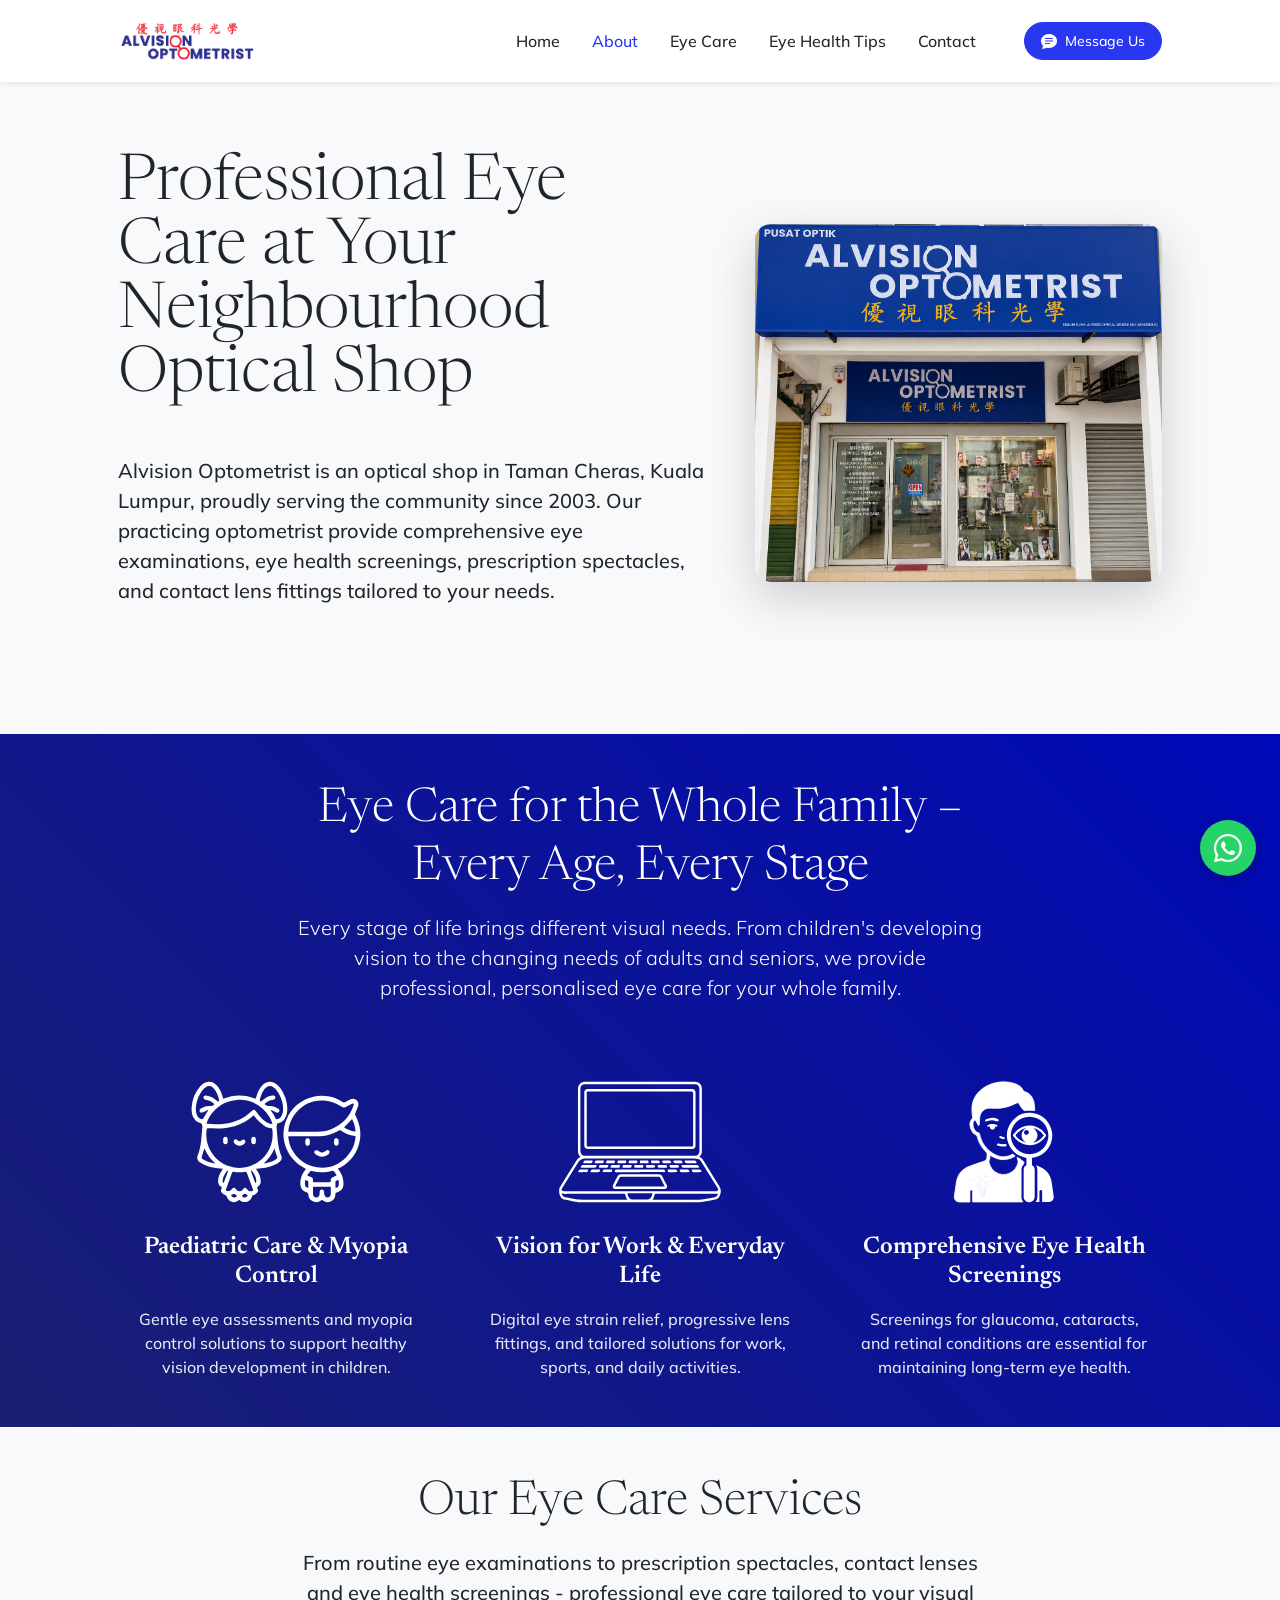
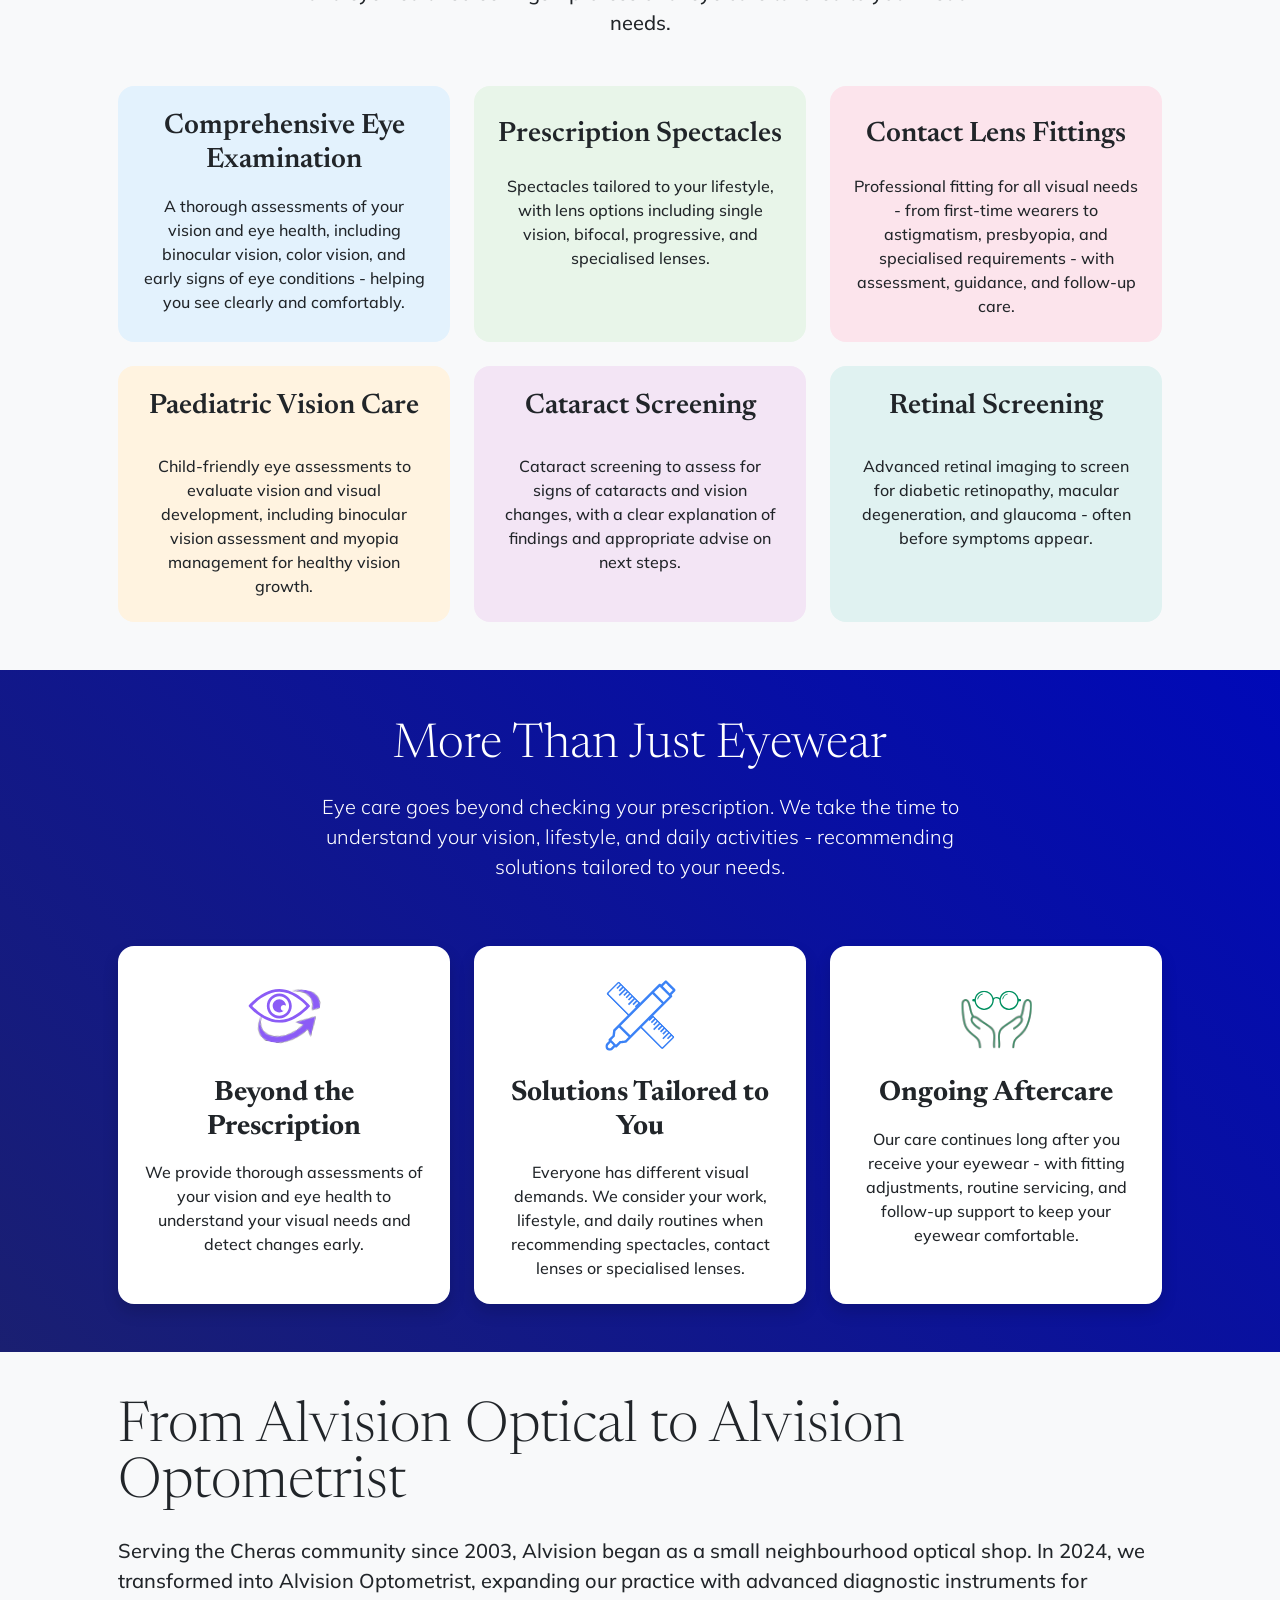
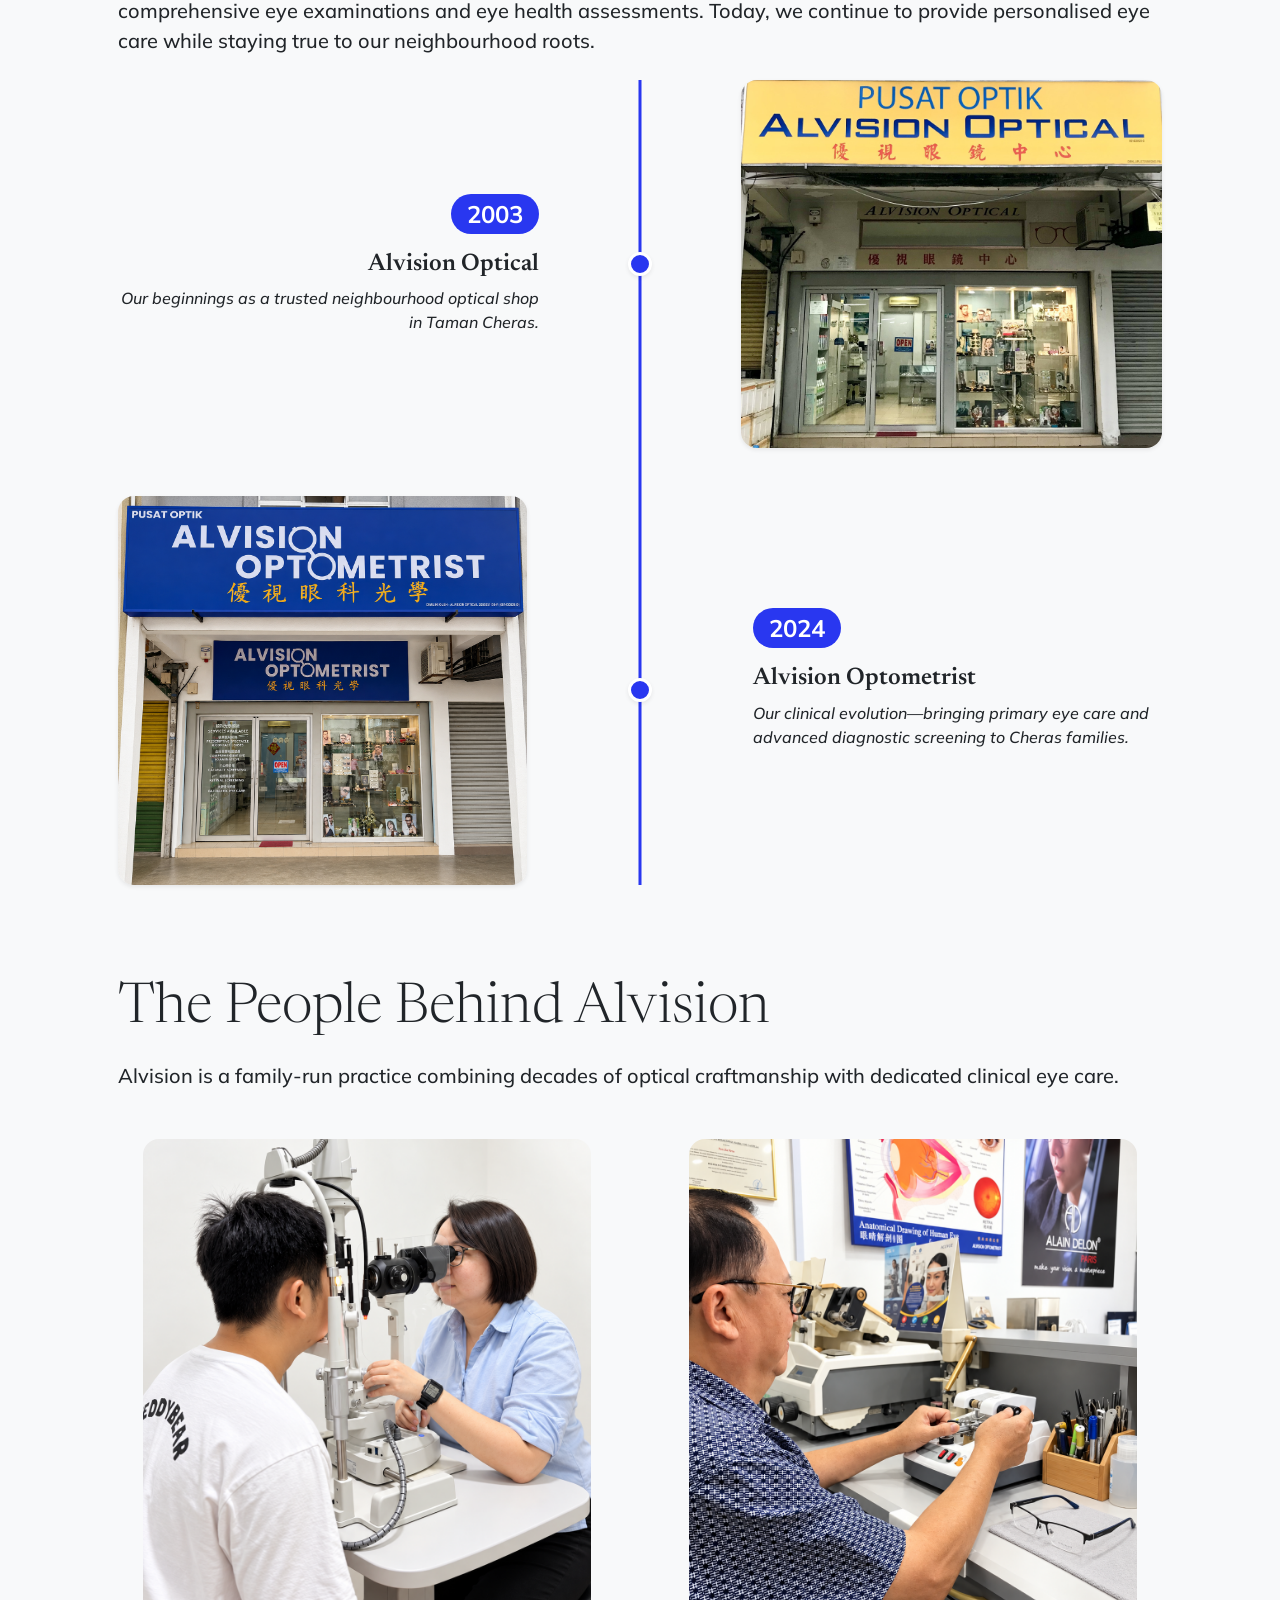
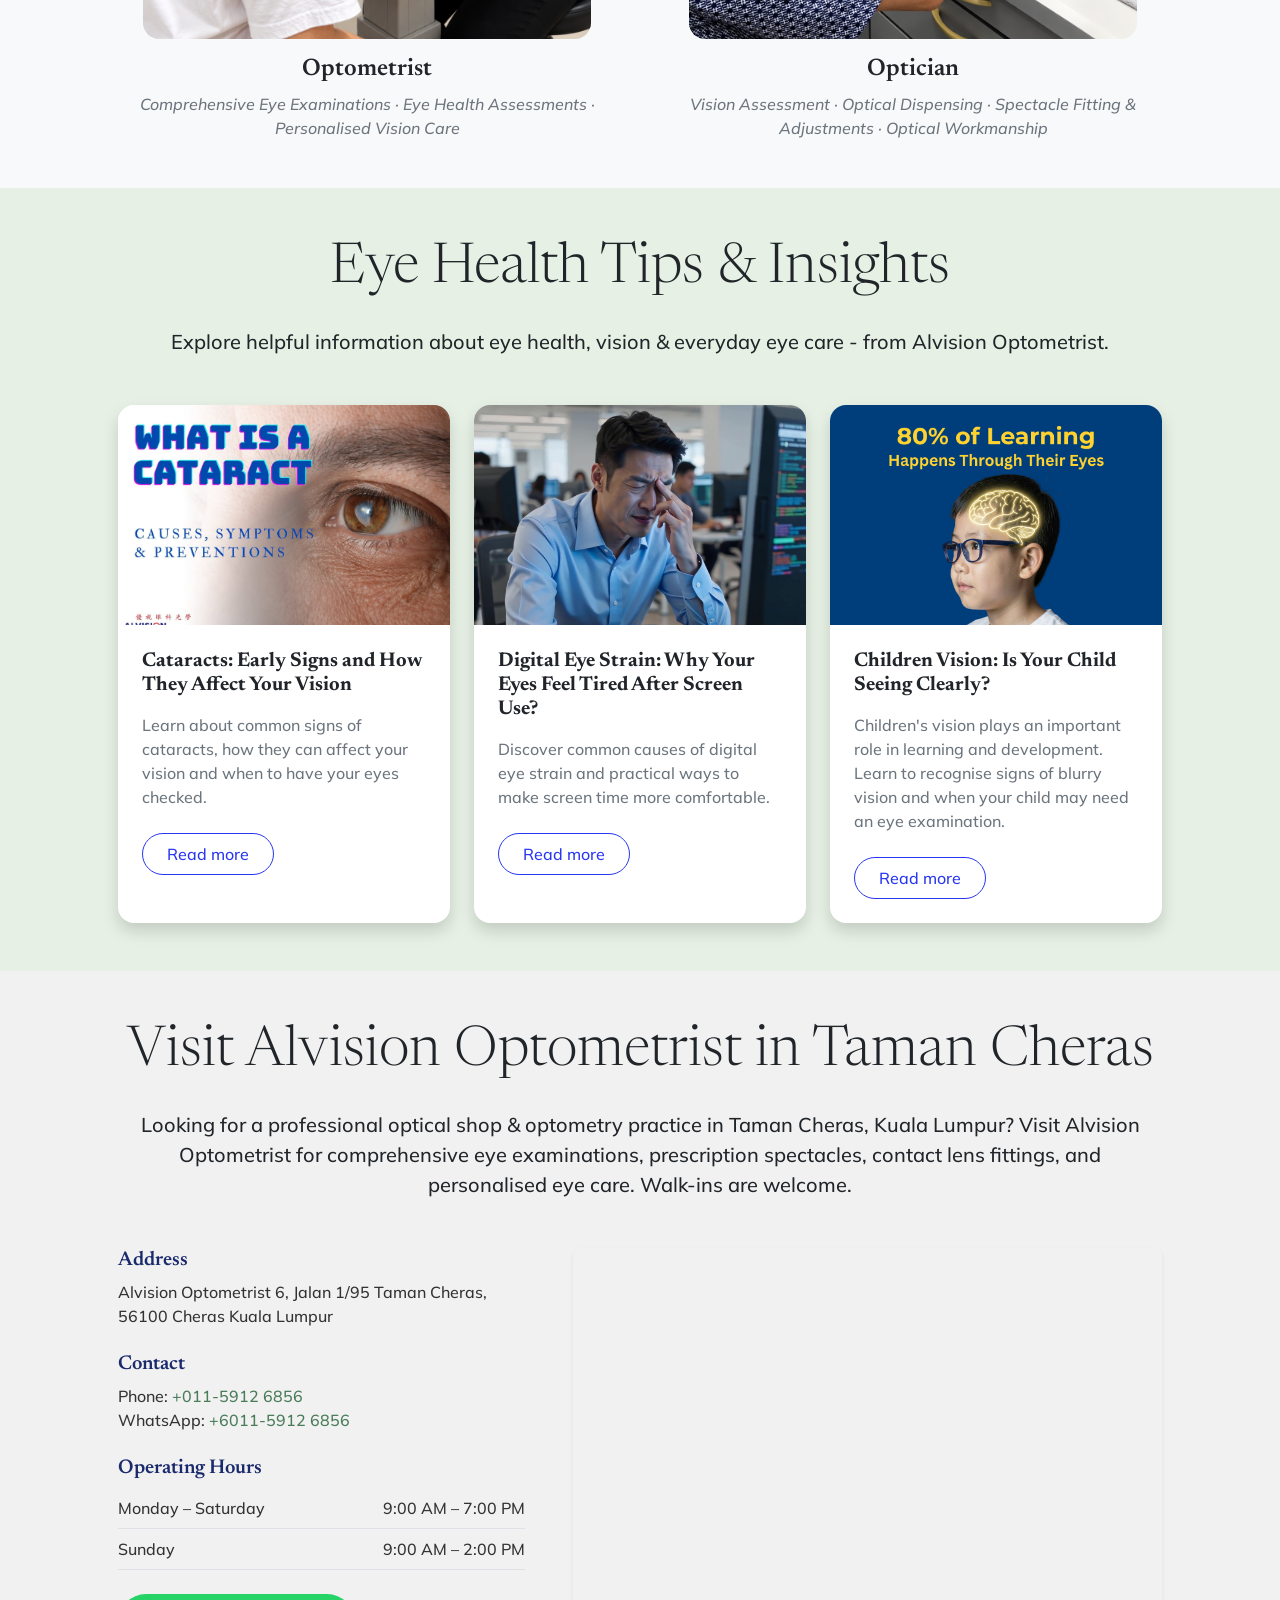
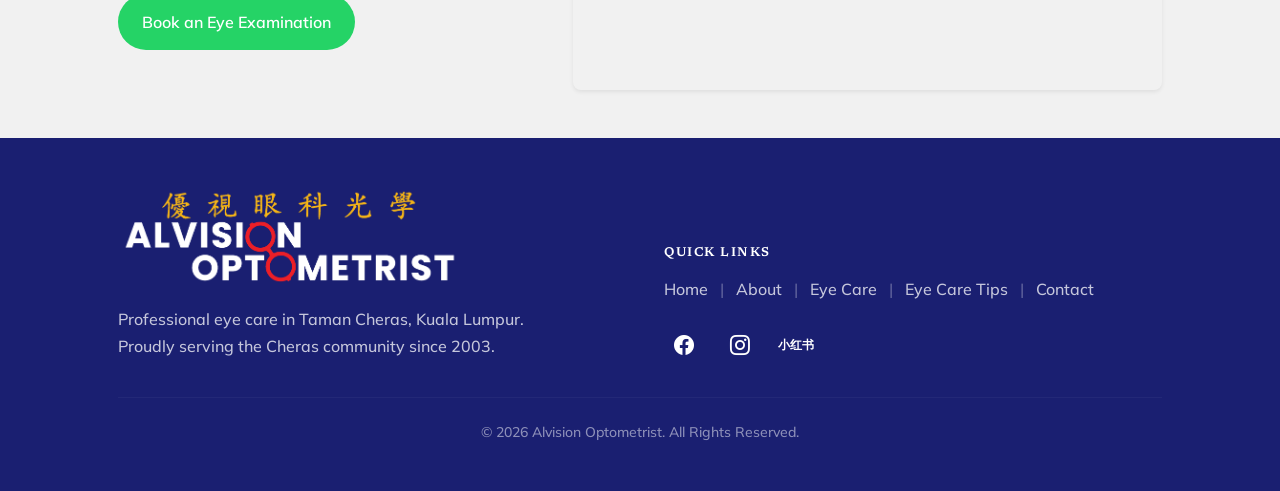
==== index.html @ 22ed15bc "Upload Base File" ====
<!DOCTYPE html>
<html lang="en">
    <head>
        <meta charset="utf-8" />
        <meta name="viewport" content="width=device-width, initial-scale=1, shrink-to-fit=no" />
        <meta name="description" content="Alvision Optometrist is a professional optical shop and eye care practice in Taman Cheras, Kuala Lumpur. Providing comprehensive eye exams, spectacles, and contact lens fittings since 2003." />
        <meta name="author" content="Alvision Optometrist" />
        <meta property="og:title" content="Alvision Optometrist | Taman Cheras" />
        <meta property="og:description" content="Professional Eye Care at Your Neighbourhood Optical Shop." />
        <meta property="og:image" content="https://yourwebsite.com/assets/img/Alvision Storefront.png" />
        <meta property="og:url" content="https://yourwebsite.com" />
        <title>Alvision Optometrist</title>
        <link rel="icon" type="image/x-icon" href="assets/Alvision Icon.ico" />

        <!-- Bootstrap icons-->
        <link href="https://cdn.jsdelivr.net/npm/bootstrap-icons@1.5.0/font/bootstrap-icons.css" rel="stylesheet" />
        
        <!-- Google fonts-->
        <link rel="preconnect" href="https://fonts.gstatic.com" />
        <link href="https://fonts.googleapis.com/css2?family=Newsreader:ital,wght@0,600;1,600&amp;display=swap" rel="stylesheet" />
        <link href="https://fonts.googleapis.com/css2?family=Mulish:ital,wght@0,300;0,500;0,600;0,700;1,300;1,500;1,600;1,700&amp;display=swap" rel="stylesheet" />
        <link href="https://fonts.googleapis.com/css2?family=Kanit:ital,wght@0,400;1,400&amp;display=swap" rel="stylesheet" />
        
        
        <!-- ADDED: Chinese font fallback for future use -->
        <link href="https://fonts.googleapis.com/css2?family=Noto+Sans+SC:wght@300;400;500;700&display=swap" rel="stylesheet" />
        
        <!-- Core theme CSS (includes Bootstrap)-->
        <link href="css/styles.css" rel="stylesheet" />
    </head>
    <body id="page-top">

        <!-- Navigation-->
        <nav class="navbar navbar-expand-lg navbar-light fixed-top shadow-sm" id="mainNav">
            <div class="container px-5">
                <!--Top Left Homepage Icon-->    
                <a class="navbar-brand fw-bold" href="#page-top">
                    <img src="assets/img/Alvision Website Logo.png" alt="Alvision Optometrist" data-i18n-alt="nav.brand_alt" height="40">
                </a>    
                <button class="navbar-toggler" type="button" data-bs-toggle="collapse" data-bs-target="#navbarResponsive" aria-controls="navbarResponsive" aria-expanded="false" aria-label="Toggle navigation">
                    <span data-i18n="nav.menu">Menu</span>
                    <i class="bi-list"></i>
                </button>
                <div class="collapse navbar-collapse" id="navbarResponsive">
                    <ul class="navbar-nav ms-auto me-4 my-3 my-lg-0">
                        <li class="nav-item"><a class="nav-link me-lg-3" href="#page-top">Home</a></li>
                        <li class="nav-item"><a class="nav-link me-lg-3" href="#about">About</a></li>
                        <li class="nav-item"><a class="nav-link me-lg-3" href="#eyecare">Eye Care</a></li>
                        <!-- Hidden Navi Bar Until Page is Ready
                        <li class="nav-item"><a class="nav-link me-lg-3" href="#brands" data-i18n="nav.brands">Brands</a></li>
                        -->
                        <li class="nav-item"><a class="nav-link me-lg-3" href="#eyehealthtips" data-i18n="nav.eyehealthtips">Eye Health Tips</a></li>
                        <li class="nav-item"><a class="nav-link me-lg-3" href="#contactus" data-i18n="nav.contact">Contact</a></li>
                    </ul>
                    
                    <!-- ADDED: Hidden language switcher for future use. Remove "d-none" when Chinese is ready -->
                    <div class="d-none me-3" id="lang-switcher">
                        <button class="btn btn-sm btn-outline-secondary" onclick="setLanguage('en')">EN</button>
                        <button class="btn btn-sm btn-outline-secondary" onclick="setLanguage('zh')">中文</button>
                    </div>
                    
                    <button class="btn btn-primary rounded-pill px-3 mb-2 mb-lg-0" data-bs-toggle="modal" data-bs-target="#feedbackModal">
                        <span class="d-flex align-items-center">
                            <i class="bi-chat-text-fill me-2"></i>
                            <span class="small" data-i18n="nav.contact_btn">Message Us</span>
                        </span>
                    </button>
                </div>
            </div>
        </nav>

        <!-- Floating WhatsApp Button -->
        <a href="https://wa.me/601159126856?text=Hi%20Alvision%2C%20I%27d%20like%20to%20enquire%20about%20an%20eye%20examination."
            target="_blank"
            rel="noopener"
            aria-label="Chat with us on WhatsApp"
            class="whatsapp-float">
            <i class="bi bi-whatsapp"></i>
            <span class="whatsapp-float__bubble">Chat with us</span>
        </a>
        
        <!-- Section 1: Hero -->
        <header class="masthead">
            <div class="container px-5">
                <div class="row gx-5 align-items-center">
                    <div class="col-lg-7 d-flex align-items-center">
                        <div class="text-center text-lg-start">
                            <h1 class="display-3 lh-1 mb-5" data-i18n="hero.title">Professional Eye Care at Your Neighbourhood Optical Shop</h1>
                            <p class="lead fw-normal text-dark mb-5" data-i18n="hero.description">Alvision Optometrist is an optical shop in Taman Cheras, Kuala Lumpur, proudly serving the community since 2003. Our practicing optometrist provide comprehensive eye examinations, eye health screenings, prescription spectacles, and contact lens fittings tailored to your needs.</p>
                        </div>
                    </div>
                    <div class="col-lg-5">
                        <div class="masthead-device-mockup">
                            <img 
                                src="assets/img/Alvision Storefront.png" 
                                alt="Alvision Optometrist Shop Front in Taman Cheras" 
                                class="img-fluid rounded-4 shadow-lg"
                                style="max-height: 600px; object-fit: cover; width: 100%;"
                            >
                        </div>
                    </div>
                </div>
            </div>
        </header>
        
                <!-- Section 2 Family Eye Care Section -->
        <section id="eyecare" class="text-center bg-gradient-primary-to-secondary py-5">
            <div class="container px-5">
                
                <div class="row justify-content-center mb-5">
                    <div class="col-lg-8">
                        <h2 class="text-white display-5 mb-3" data-i18n="family.title">Eye Care for the Whole Family – Every Age, Every Stage</h2>
                        <p class="text-white lead" data-i18n="family.subtitle">Every stage of life brings different visual needs. From children's developing vision to the changing needs of adults and seniors, we provide professional, personalised eye care for your whole family.</p>
                    </div>
                </div>
                
                <div class="row gx-5">
                    <div class="col-md-4 mb-4 mb-md-0">
                        <div class="text-center px-2">
                            <img src="assets/img/Icon Paed.svg" alt=" " class="mb-3" style="height: 150px; width:auto;">
                            <h3 class="text-white h4 mb-3" data-i18n="services.paediatric.title">Paediatric Care & Myopia Control</h3>
                            <p class="text-white mb-0" style="opacity: 0.9;" data-i18n="services.paediatric.desc">Gentle eye assessments and myopia control solutions to support healthy vision development in children.</p>
                        </div>
                    </div>
                    
                    <div class="col-md-4 mb-4 mb-md-0">
                        <div class="text-center px-2">
                            <img src="assets/img/Icon Laptop.svg" alt=" " class="mb-3" style="height: 150px; width:auto;">
                            <h3 class="text-white h4 mb-3" data-i18n="services.vision.title">Vision for Work & Everyday Life</h3>
                            <p class="text-white mb-0" style="opacity: 0.9;" data-i18n="services.vision.desc">Digital eye strain relief, progressive lens fittings, and tailored solutions for work, sports, and daily activities.</p>
                        </div>
                    </div>
                    
                    <div class="col-md-4">
                        <div class="text-center px-2">
                            <img src="assets/img/Icon Eye Exam.svg" alt=" " class="mb-3" style="height: 150px; width:auto;">
                            <h3 class="text-white h4 mb-3" data-i18n="services.screening.title">Comprehensive Eye Health Screenings</h3>
                            <p class="text-white mb-0" style="opacity: 0.9;" data-i18n="services.screening.desc">Screenings for glaucoma, cataracts, and retinal conditions are essential for maintaining long-term eye health.</p>
                        </div>
                    </div>
                </div>
            </div>
        </section>

        <!-- Section 3 Our Eye Care Services -->
        <section class="py-5 bg-light">
            <div class="container px-5">
                
                <div class="row justify-content-center mb-5">
                    <div class="col-lg-8 text-center">
                        <h2 class="display-5 mb-3" data-i18n="services.section.title">Our Eye Care Services</h2>
                        <p class="lead fw-normal text-dark mb-0" data-i18n="services.section.subtitle">From routine eye examinations to prescription spectacles, contact lenses and eye health screenings - professional eye care tailored to your visual needs.</p>
                    </div>
                </div>
                
                <div class="row g-4">
                    <!-- Service 1. Comprehensive Eye Examination -->
                    <div class="col-12 col-md-4">
                        <div class="card h-100 border-0 rounded-4" style="background-color: #E3F2FD;">
                            <div class="card-body text-center p-4">
                                <h3 class="card-title mb-3 d-flex align-items-center justify-content-center text-center" style="min-height: 3rem;" data-i18n="services.1.title">Comprehensive Eye Examination</h3>
                                <p class="card-text text-dark" data-i18n="services.1.desc">A thorough assessments of your vision and eye health, including binocular vision, color vision, and early signs of eye conditions - helping you see clearly and comfortably.</p>
                            </div>
                        </div>
                    </div>
                    
                    <!-- Service 2. Prescription Spectacles -->
                    <div class="col-12 col-md-4">
                        <div class="card h-100 border-0 rounded-4" style="background-color: #E8F5E9;">
                            <div class="card-body text-center p-4">
                                <h3 class="card-title mb-3 d-flex align-items-center justify-content-center text-center" style="min-height: 3rem;" data-i18n="services.2.title">Prescription Spectacles</h3>
                                <p class="card-text text-dark" data-i18n="services.2.desc">Spectacles tailored to your lifestyle, with lens options including single vision, bifocal, progressive, and specialised lenses.</p>
                            </div>
                        </div>
                    </div>
                    
                    <!-- Service 3. Contact Lens Fittings -->
                    <div class="col-12 col-md-4">
                        <div class="card h-100 border-0 rounded-4" style="background-color: #FCE4EC;">
                            <div class="card-body text-center p-4">
                                <h3 class="card-title mb-3 d-flex align-items-center justify-content-center text-center" style="min-height: 3rem;" data-i18n="services.3.title">Contact Lens Fittings</h3>
                                <p class="card-text text-dark" data-i18n="services.3.desc">Professional fitting for all visual needs - from first-time wearers to astigmatism, presbyopia, and specialised requirements - with assessment, guidance, and follow-up care.</p>
                            </div>
                        </div>
                    </div>
                    
                    <!-- Service 4. Paediatric Vision Care -->
                    <div class="col-12 col-md-4">
                        <div class="card h-100 border-0 rounded-4" style="background-color: #FFF3E0;">
                            <div class="card-body text-center p-4">
                                <h3 class="card-title mb-3" style="min-height: 3rem;" data-i18n="services.4.title">Paediatric Vision Care</h3>
                                <p class="card-text text-dark" data-i18n="services.4.desc">Child-friendly eye assessments to evaluate vision and visual development, including binocular vision assessment and myopia management for healthy vision growth.</p>
                            </div>
                        </div>
                    </div>
                    
                    <!-- Service 5. Cataract Screening -->
                    <div class="col-12 col-md-4">
                        <div class="card h-100 border-0 rounded-4" style="background-color: #F3E5F5;">
                            <div class="card-body text-center p-4">
                                <h3 class="card-title mb-3" style="min-height: 3rem;" data-i18n="services.5.title">Cataract Screening</h3>
                                <p class="card-text text-dark" data-i18n="services.5.desc">Cataract screening to assess for signs of cataracts and vision changes, with a clear explanation of findings and appropriate advise on next steps.</p>
                            </div>
                        </div>
                    </div>
                    
                    <!-- Service 6. Retinal Screenings -->
                    <div class="col-12 col-md-4">
                        <div class="card h-100 border-0 rounded-4" style="background-color: #E0F2F1;">
                            <div class="card-body text-center p-4">
                                <h3 class="card-title mb-3" style="min-height: 3rem;" data-i18n="services.6.title">Retinal Screening</h3>
                                <p class="card-text text-dark" data-i18n="services.6.desc">Advanced retinal imaging to screen for diabetic retinopathy, macular degeneration, and glaucoma - often before symptoms appear.</p>
                            </div>
                        </div>
                    </div>
                </div>
            </div>
        </section>
        
        <!-- Section 4 More Than Just Eyewear -->
        <section class="text-center bg-gradient-primary-to-secondary py-5">
            <div class="container px-5">
            <div class="row justify-content-center mb-5">
                <div class="col-lg-8 text-center">
                    <h2 class="text-white display-5 mb-3" data-i18n="choose.title">More Than Just Eyewear</h2>
                    <p class="lead text-white lead" data-i18n="choose.subtitle">Eye care goes beyond checking your prescription. We take the time to understand your vision, lifestyle, and daily activities - recommending solutions tailored to your needs.</p>
                </div>
            </div>
        
            <div class="row g-4">
                <!-- Card 1 -->
                <div class="col-12 col-md-4">
                    <div class="card h-100 border-0 shadow bg-white rounded-4 p-4 text-center">
                        <div class="mb-4 mt-2">
                            <img src="assets/img/Icon Beyond Prescription.svg" alt="Beyond Prescription" style="height: 75px; width: auto;">
                        </div>
                        <h3 class="fw-bold mb-3" data-i18n="choose.1.title">Beyond the Prescription</h3>
                        <p class="text-dark medium mb-0" data-i18n="choose.1.desc">We provide thorough assessments of your vision and eye health to understand your visual needs and detect changes early.</p>
                    </div>
                </div>
            
                <!-- Card 2 -->
                <div class="col-12 col-md-4">
                    <div class="card h-100 border-0 shadow bg-white rounded-4 p-4 text-center">
                        <div class="mb-4 mt-2">
                            <img src="assets/img/Icon Tailored.svg" alt="Tailored Made" style="height: 75px; width: auto;">
                        </div>
                        <h3 class="fw-bold mb-3" data-i18n="choose.2.title">Solutions Tailored to You</h3>
                        <p class="text-dark medium mb-0" data-i18n="choose.2.desc">Everyone has different visual demands. We consider your work, lifestyle, and daily routines when recommending spectacles, contact lenses or specialised lenses.</p>
                    </div>
                </div>
            
                <!-- Card 3 -->
                <div class="col-12 col-md-4">
                    <div class="card h-100 border-0 shadow bg-white rounded-4 p-4 text-center">
                        <div class="mb-4 mt-2">
                            <img src="assets/img/Icon Aftercare.svg" alt="Aftercare" style="height: 75px; width: auto;">
                        </div>
                        <h3 class="fw-bold mb-3" data-i18n="choose.3.title">Ongoing Aftercare</h3>
                        <p class="text-dark medium mb-0" data-i18n="choose.3.desc">Our care continues long after you receive your eyewear - with fitting adjustments, routine servicing, and follow-up support to keep your eyewear comfortable.</p>
                    </div>
                </div>
            </div>
        </section>


        <!-- Section 5: Our History Timeline -->
        <section id="about" class="bg-light py-5">
            <div class="container px-5">
                
                <div class="row gx-5">
                    <div class="col-12">
                        <h2 class="display-4 lh-1 mb-4" data-i18n="history.title">From Alvision Optical to Alvision Optometrist</h2>
                        <p class="lead fw-normal text-dark mb-0" data-i18n="history.subtitle">Serving the Cheras community since 2003, Alvision began as a small neighbourhood optical shop. In 2024, we transformed into Alvision Optometrist, expanding our practice with advanced diagnostic instruments for comprehensive eye examinations and eye health assessments. Today, we continue to provide personalised eye care while staying true to our neighbourhood roots.</p>
                        <br>
                    </div>
                </div>
                
                <div class="position-relative">
                    <div class="d-none d-md-block position-absolute top-0 bottom-0 start-50 translate-middle-x border-start border-3 border-primary"></div>
                    
                    <!-- Timeline Item 1: Text Left, Photo Right -->
                    <div class="row align-items-center mb-5 position-relative">
                        <div class="col-md-5 text-md-end mb-3 mb-md-0">
                            <span class="badge bg-primary rounded-pill mb-3 px-3 py-2 fs-4">2003</span>
                            <h3 class="h4 mb-2" data-i18n="history.1.title">Alvision Optical</h3>
                            <p class="fst-italic text-dark mb-0" data-i18n="history.1.desc">Our beginnings as a trusted neighbourhood optical shop in Taman Cheras.</p>
                        </div>
                        <div class="col-md-2 text-center position-relative">
                            <!-- Timeline Dot -->
                            <div class="d-none d-md-block bg-primary rounded-circle mx-auto border border-3 border-white shadow-sm" style="width: 24px; height: 24px;"></div>
                        </div>
                        <div class="col-md-5">
                            <img src="assets/img/Old Alvision Photo.jpg" alt="Alvision Optical 2003" class="img-fluid rounded-4 shadow-sm" data-i18n-alt="history.1.alt">
                        </div>
                    </div>
                    
                    <!-- Timeline Item 2: Photo Left, Text Right -->
                    <div class="row align-items-center position-relative">
                        <div class="col-12 col-md-5 mb-3 mb-md-0 pe-md-4">
                            <img src="assets/img/New Alvision Photo.png" alt="Alvision Optometrist 2024" class="img-fluid rounded-4 shadow-sm" data-i18n-alt="history.2.alt">
                        </div>
                        <div class="col-md-2 d-none d-md-flex justify-content-center position-relative">
                            <div class="bg-primary rounded-circle border border-3 border-white shadow-sm" style="width: 24px; height: 24px;"></div>
                        </div>
                        <div class="col-12 col-md-5 text-md-start ps-md-4">
                            <span class="badge bg-primary rounded-pill mb-3 px-3 py-2 fs-4">2024</span>
                            <h3 class="h4 mb-2" data-i18n="history.2.title">Alvision Optometrist</h3>
                            <p class="fst-italic text-dark mb-0" data-i18n="history.2.desc">Our clinical evolution—bringing primary eye care and advanced diagnostic screening to Cheras families.</p>
                            <br>
                        </div>
                    </div>
                </div>
            </div>
        </section>

                
        <!-- Section 5b: People Behind Alvision -->
        <section class="bg-light py-5">
                <div class="container px-5">
                <div class="row gx-5">
                    <div class="col-12">
                        <h3 class="display-4 lh-1 mb-4" data-i18n="basic.title">The People Behind Alvision</h3>
                        <p class="lead fw-normal text-dark mb-0" data-i18n="basic.desc">Alvision is a family-run practice combining decades of optical craftmanship with dedicated clinical eye care.</p>
                    </div>
                </div>

                <div class="row gx-5 mt-5 align-items-start">
                    <!-- Optometrist -->
                    <div class="col-12 col-md-6 text-center mb-5 mb-md-0">
                        <img class="img-fluid rounded-4 mb-3" src="assets/img/Optometrist Photo.png" alt="Optometrist performing Anterior Eye Examinations" style="max-height: 500px; object-fit: cover; width: 90%;">
                        <h3 class="h4 mb-2" data-i18n="history.img1.title">Optometrist</h3>
                        <p class="fst-italic text-muted mb-0" data-i18n="history.img1.desc">Comprehensive Eye Examinations · Eye Health Assessments · Personalised Vision Care</p>
                    </div>
                    
                    <!-- Optician -->
                    <div class="col-12 col-md-6 text-center">
                        <img class="img-fluid rounded-4 mb-3" src="assets/img/Optician Photo.png" alt="Optician performing lens fittings" style="max-height: 500px; object-fit: cover; width: 90%;">
                        <h3 class="h4 mb-2" data-i18n="history.img2.title">Optician</h3>
                        <p class="fst-italic text-muted mb-0" data-i18n="history.img2.desc">Vision Assessment · Optical Dispensing · Spectacle Fitting & Adjustments · Optical Workmanship</p>
                    </div>
                </div>
            </div>
        </section>

        <!-- Section 6: Eye Health Tips & Insights -->
        <section id="eyehealthtips" class="py-5" style="background-color: #e6f0e4;">
            <div class="container px-5">
                <div class="row gx-5 mb-5">
                    <div class="col-12 text-center">
                        <h2 class="display-4 mb-4" data-i18n="tips.title">Eye Health Tips & Insights</h2>
                        <p class="lead fw-normal text-dark mb-0" data-i18n="tips.subtitle">Explore helpful information about eye health, vision & everyday eye care - from Alvision Optometrist.</p>
                    </div>
                </div>
                
                <div class="row g-4">
                    <!-- Card 1 -->
                    <div class="col-12 col-md-4">
                        <div class="card h-100 border-0 shadow rounded-4 overflow-hidden">
                            <a href="#">
                                <img class="card-img-top" src="assets/img/Blog 1 Cataract.jpg" alt="Cataract Tips" style="height: 220px; object-fit: cover;">
                            </a>
                            <div class="card-body p-4">
                                <a href="#" class="text-decoration-none text-dark">
                                    <h5 class="card-title fw-bold mb-3" data-i18n="tips.1.title">Cataracts: Early Signs and How They Affect Your Vision</h5>
                                </a>
                                <p class="card-text text-muted mb-4" data-i18n="tips.1.desc">Learn about common signs of cataracts, how they can affect your vision and when to have your eyes checked.</p>
                                <a href="#" class="btn btn-outline-primary rounded-pill px-4 py-2 d-inline-flex align-items-center gap-2" data-i18n="tips.readmore">
                                    Read more
                                    <svg xmlns="http://www.w3.org/2000/svg" width="16" height="16" fill="currentColor" viewBox="0 0 16 16">
                                        <path fill-rule="evenodd" d="M1 8a.5.5 0 0 1 .5-.5h11.793l-3.147-3.146a.5.5 0 0 1 .708-.708l4 4a.5.5 0 0 1 0 .708l-4 4a.5.5 0 0 1-.708-.708L13.293 8.5H1.5A.5.5 0 0 1 1 8z"/>
                                    </svg>
                                </a>
                            </div>
                        </div>
                    </div>
                    
                    <!-- Card 2 -->
                    <div class="col-12 col-md-4">
                        <div class="card h-100 border-0 shadow rounded-4 overflow-hidden">
                            <a href="#">
                                <img class="card-img-top" src="assets/img/Blog 2 Digital Eye Strain.jpg" alt="Digital eye strain tips" style="height: 220px; object-fit: cover;">
                            </a>
                            <div class="card-body p-4">
                                <a href="#" class="text-decoration-none text-dark">
                                    <h5 class="card-title fw-bold mb-3" data-i18n="tips.2.title">Digital Eye Strain: Why Your Eyes Feel Tired After Screen Use?</h5>
                                </a>
                                <p class="card-text text-muted mb-4" data-i18n="tips.2.desc">Discover common causes of digital eye strain and practical ways to make screen time more comfortable.</p>
                                <a href="#" class="btn btn-outline-primary rounded-pill px-4 py-2 d-inline-flex align-items-center gap-2" data-i18n="tips.readmore">
                                    Read more
                                    <svg xmlns="http://www.w3.org/2000/svg" width="16" height="16" fill="currentColor" viewBox="0 0 16 16">
                                        <path fill-rule="evenodd" d="M1 8a.5.5 0 0 1 .5-.5h11.793l-3.147-3.146a.5.5 0 0 1 .708-.708l4 4a.5.5 0 0 1 0 .708l-4 4a.5.5 0 0 1-.708-.708L13.293 8.5H1.5A.5.5 0 0 1 1 8z"/>
                                    </svg>
                                </a>
                            </div>
                        </div>
                    </div>
                    
                    <!-- Card 3 -->
                    <div class="col-12 col-md-4">
                        <div class="card h-100 border-0 shadow rounded-4 overflow-hidden">
                            <a href="#">
                                <img class="card-img-top" src="assets/img/Blog 3 Children Vision.png" alt="Children vision tips" style="height: 220px; object-fit: cover;">
                            </a>
                            <div class="card-body p-4">
                                <a href="#" class="text-decoration-none text-dark">
                                    <h5 class="card-title fw-bold mb-3" data-i18n="tips.3.title">Children Vision: Is Your Child Seeing Clearly?</h5>
                                </a>
                                <p class="card-text text-muted mb-4" data-i18n="tips.3.desc">Children's vision plays an important role in learning and development. Learn to recognise signs of blurry vision and when your child may need an eye examination.</p>
                                <a href="#" class="btn btn-outline-primary rounded-pill px-4 py-2 d-inline-flex align-items-center gap-2" data-i18n="tips.readmore">
                                    Read more
                                    <svg xmlns="http://www.w3.org/2000/svg" width="16" height="16" fill="currentColor" viewBox="0 0 16 16">
                                        <path fill-rule="evenodd" d="M1 8a.5.5 0 0 1 .5-.5h11.793l-3.147-3.146a.5.5 0 0 1 .708-.708l4 4a.5.5 0 0 1 0 .708l-4 4a.5.5 0 0 1-.708-.708L13.293 8.5H1.5A.5.5 0 0 1 1 8z"/>
                                    </svg>
                                </a>
                            </div>
                        </div>
                    </div>
                </div>
            </div>
        </section>

        <!-- Section 7: Visit Our Clinic -->
        <section id="contactus" class="py-5" style="background: rgb(241, 241, 241);">
            <div class="container px-5">
                
                <div class="row gx-5 mb-5">
                    <div class="col-12 text-center">
                        <h2 class="display-4 mb-4" data-i18n="contact.title">Visit Alvision Optometrist in Taman Cheras</h2>
                        <p class="lead fw-normal text-dark mb-0" data-i18n="contact.subtitle">Looking for a professional optical shop & optometry practice in Taman Cheras, Kuala Lumpur? Visit Alvision Optometrist for comprehensive eye examinations, prescription spectacles, contact lens fittings, and personalised eye care. Walk-ins are welcome.</p>
                    </div>
                </div>

                <div class="row g-5 align-items-stretch">
                    <!-- LEFT COLUMN: Address, Contact, Hours -->
                    <div class="col-lg-5">
                        <div class="mb-4">
                            <h5 style="color: #1a2a6c;" data-i18n="contact.address_title">
                                <i class="bi bi-geo-alt-fill me-2 text-primary"></i>
                                Address
                            </h5>
                            <p class="mb-0" style="color: #333;" data-i18n="contact.address_text">
                                Alvision Optometrist<br />
                                6, Jalan 1/95<br />
                                Taman Cheras, 56100 Cheras<br />
                                Kuala Lumpur
                            </p>
                        </div>

                        <!-- Contact Number -->
                        <div class="mb-4">
                            <h5 style="color: #1a2a6c;" data-i18n="contact.contact_title">
                                <i class="bi bi-telephone-fill me-2 text-primary"></i>
                                Contact
                            </h5>
                            <p class="mb-0" style="color: #333;">
                                <span data-i18n="contact.phone_label">Phone:</span> <a href="tel:+601159126856" style="color: #4a7c59; text-decoration: none;">+011-5912 6856</a>
                            </p>
                            <p class="mb-0" style="color: #333;">
                                <span data-i18n="contact.whatsapp_label">WhatsApp:</span> <a href="https://wa.me/6011159126856" target="_blank" style="color: #4a7c59; text-decoration: none;">+6011-5912 6856</a>
                            </p>
                        </div>

                        <!-- Operating Hours -->
                        <div class="mb-4">
                            <h5 style="color: #1a2a6c;" data-i18n="contact.hours_title">
                                <i class="bi bi-clock-fill me-2 text-primary"></i>
                                Operating Hours
                            </h5>
                            <ul class="list-unstyled mb-0" style="color: #333;">
                                <li class="d-flex justify-content-between border-bottom py-2">
                                    <span data-i18n="contact.mon_sat">Monday – Saturday</span>
                                    <span data-i18n="contact.time_mon_sat">9:00 AM – 7:00 PM</span>
                                </li>
                                <li class="d-flex justify-content-between border-bottom py-2">
                                    <span data-i18n="contact.sunday">Sunday</span>
                                    <span data-i18n="contact.time_sun">9:00 AM – 2:00 PM</span>
                                </li>
                            </ul>
                        </div>

                        <!-- ✅ Button moved here — inside the left column, below hours -->
                        <div class="mt-4">
                            <a href="https://wa.me/601159126856?text=Hi%20Alvision%2C%20I%27d%20like%20to%20book%20an%20eye%20examination."
                            target="_blank"
                            class="btn py-3 px-4 rounded-pill text-white"
                            style="background-color: #25D366; border: none; font-weight: 600;"
                            data-i18n="contact.book_btn">
                                <i class="bi bi-whatsapp me-2"></i>
                                Book an Eye Examination
                            </a>
                        </div>
                    </div>

                    <!-- RIGHT COLUMN: Google Map -->
                    <div class="col-lg-7">
                        <div class="ratio ratio-4x3 h-100 rounded-3 overflow-hidden shadow-sm">
                        <iframe
                            src="https://www.google.com/maps/embed?pb=!1m14!1m8!1m3!1d3983.9775104021332!2d101.7397634!3d3.1006347!3m2!1i1024!2i768!4f13.1!3m3!1m2!1s0x31cc35d234053321%3A0xedd405042451b4f2!2zQWx2aXNpb24gT3B0b21ldHJpc3Qg5YSq6KaW55y856eR5YWJ5a24!5e0!3m2!1sen!2smy!4v1791963682935!5m2!1sen!2smy" 
                            style="border:0;" 
                            allowfullscreen="" 
                            loading="lazy" 
                            referrerpolicy="no-referrer-when-downgrade"
                            title="Alvision Optometrist Location">
                        </iframe>
                    </div>
                </div>
            </div>
        </section>

        <!-- Footer -->
        <footer class="py-5" style="background-color: #1a1f71;">
            <div class="container px-5">

                <!-- Top: Logo + Bio | Quick Links -->
                <div class="row g-5 mb-4">

                    <!-- Column 1: Logo + Bio -->
                    <div class="col-lg-6">
                        <img src="assets/img/Alvision Website Logo Gold white.png"
                            alt="Alvision Optometrist"
                            style="height: 100px; margin-bottom: 1.25rem;">

                        <p class="mb-0" style="color: rgba(255,255,255,0.75); max-width: 420px; line-height: 1.7;">
                            Professional eye care in Taman Cheras, Kuala Lumpur. Proudly serving the Cheras community since 2003.
                        </p>
                    </div>

                    <!-- Column 2: Quick Links + Socials -->
                    <div class="col-lg-6">
                        <h6 class="text-white mb-3"
                            style="letter-spacing: 1.5px; text-transform: uppercase; font-size: 0.8rem; font-weight: 600; margin-top: 60px;">
                            Quick Links
                        </h6>

                        <!-- Quick Links — inline with dividers -->
                        <nav class="mb-4" style="color: rgba(255,255,255,0.75);">
                            <a href="#page-top" style="color: rgba(255,255,255,0.75); text-decoration: none;">Home</a>
                            <span class="mx-2" style="color: rgba(255,255,255,0.3);">|</span>
                            <a href="#about" style="color: rgba(255,255,255,0.75); text-decoration: none;">About</a>
                            <span class="mx-2" style="color: rgba(255,255,255,0.3);">|</span>
                            <a href="#eyecare" style="color: rgba(255,255,255,0.75); text-decoration: none;">Eye Care</a>
                            <span class="mx-2" style="color: rgba(255,255,255,0.3);">|</span>
                            <!-- Hidden
                            <a href="brands.html" style="color: rgba(255,255,255,0.75); text-decoration: none;">Brands</a>
                            <span class="mx-2" style="color: rgba(255,255,255,0.3);">|</span>
                            -->
                            <a href="#eyehealthtips" style="color: rgba(255,255,255,0.75); text-decoration: none;">Eye Care Tips</a>
                            <span class="mx-2" style="color: rgba(255,255,255,0.3);">|</span>
                            <a href="#contactus" style="color: rgba(255,255,255,0.75); text-decoration: none;">Contact</a>
                            
                        </nav>

                        <!-- Social Icons -->
                        <div class="d-flex align-items-center gap-3">

                            <!-- Facebook -->
                            <a href="https://facebook.com/AlvisionOptometrist/"
                            target="_blank"
                            aria-label="Facebook"
                            class="d-flex align-items-center justify-content-center rounded-circle"
                            style="width: 40px; height: 40px; color: #ffffff; text-decoration: none; font-size: 1.25rem;">
                                <i class="bi bi-facebook"></i>
                            </a>

                            <!-- Instagram -->
                            <a href="https://instagram.com/alvisionoptometrist/"
                            target="_blank"
                            aria-label="Instagram"
                            class="d-flex align-items-center justify-content-center rounded-circle"
                            style="width: 40px; height: 40px; color: #ffffff; text-decoration: none; font-size: 1.25rem;">
                                <i class="bi bi-instagram"></i>
                            </a>

                            <!-- Xiaohongshu (小红书) -->
                            <a href="https://xhslink.cn/m/6MMS0j9XGb7"
                            target="_blank"
                            aria-label="Xiaohongshu"
                            class="d-flex align-items-center justify-content-center rounded-circle"
                            style="width: 40px; height: 40px; color: #ffffff; text-decoration: none; font-weight: 700; font-size: 0.75rem;">
                                小红书
                            </a>
                        </div>
                    </div>
                </div>

        
                <!-- Divider -->
                <hr style="border-color: rgba(255,255,255,0.15); margin: 2rem 0 1.5rem 0;">

                <!-- Bottom: Copyright -->
                <div class="text-center small" style="color: rgba(255,255,255,0.5);">
                    &copy; <span id="footer-year"></span> Alvision Optometrist. All Rights Reserved.
                </div>
            </div>
        </footer>

        <script>
            // Auto-update copyright year
            document.getElementById('footer-year').textContent = new Date().getFullYear();
        </script>
        
        <!-- Feedback Modal-->
        <div class="modal fade" id="feedbackModal" tabindex="-1" aria-labelledby="feedbackModalLabel" aria-hidden="true">
            <div class="modal-dialog modal-dialog-centered">
                <div class="modal-content">
                    <div class="modal-header bg-gradient-primary-to-secondary p-4">
                        <!-- ADDED: data-i18n -->
                        <h5 class="modal-title font-alt text-white" id="feedbackModalLabel" data-i18n="modal.title">Have Questions About Your Eyes?</h5>
                        <button class="btn-close btn-close-white" type="button" data-bs-dismiss="modal" aria-label="Close"></button>
                    </div>
                    <div class="modal-body border-0 p-4">
                        <form action="https://api.web3forms.com/submit" method="POST">
                            <!-- Web3Forms Access Key -->
                            <input type="hidden" name="access_key" value="743deed4-ab1b-4aba-9fd5-9195cc86eab8">
    
                            <!-- Optional: Redirect to a custom Thank You page 
                            <input type="hidden" name="redirect" value="https://yourwebsite.com/thank-you.html">
                            -->

                            <!-- Name input-->
                            <div class="mb-3 medium text-muted" data-i18n="modal.intro_text">
                                From eye strain to myopia control and spectacle advice, our optometry team is here to help. Drop us a message below!
                            </div>

                            <div class="form-floating mb-3">
                                <input class="form-control" id="name" name="name" type="text" placeholder="Enter your name..." required />
                                <!-- ADDED: data-i18n -->
                                <label for="name" data-i18n="modal.name_label">Name</label>
                                <!-- ADDED: data-i18n -->
                                <div class="invalid-feedback" data-sb-feedback="name:required" data-i18n="modal.name_error">A name is required.</div>
                            </div>

                            <!-- Phone number input-->
                            <div class="form-floating mb-3">
                                <input class="form-control" id="phone" name="phone" type="tel" placeholder="(123) 456-7890" required />
                                <!-- ADDED: data-i18n -->
                                <label for="phone" data-i18n="modal.phone_label">Phone number</label>
                                <!-- ADDED: data-i18n -->
                                <div class="invalid-feedback" data-sb-feedback="phone:required" data-i18n="modal.phone_error">A phone number is required.</div>
                            </div>

                            <!-- Email address input-->
                            <div class="form-floating mb-3">
                                <input class="form-control" id="email" name="email" type="email" placeholder="name@example.com" />
                                <label for="email" data-i18n="modal.email_label">Email address (optional)</label>
                            </div>

                            <!-- Message input-->
                            <div class="form-floating mb-3">
                                <textarea class="form-control" id="message" name="message" placeholder="Enter your message here..." style="height: 10rem" required></textarea>
                                <!-- ADDED: data-i18n -->
                                <label for="message" data-i18n="modal.message_label">Ask us anything about your eyes</label>
                                <!-- ADDED: data-i18n -->
                                <div class="invalid-feedback" data-sb-feedback="message:required" data-i18n="modal.message_error">A message is required.</div>
                            </div>

                            <!-- Submit Button-->
                            <div class="d-grid">
                                <button class="btn btn-primary rounded-pill btn-lg" type="submit" data-i18n="modal.submit">Submit</button>
                            </div>
                        </form>
                    </div>
                </div>
            </div>
        </div>
        
        <!-- Bootstrap core JS-->
        <script src="https://cdn.jsdelivr.net/npm/bootstrap@5.2.3/dist/js/bootstrap.bundle.min.js"></script>
        
        <!-- Core theme JS-->
        <script src="js/scripts.js"></script>
        
        <!-- Translation file -->
        <script src="js/lang.js"></script>
    </body>
</html>
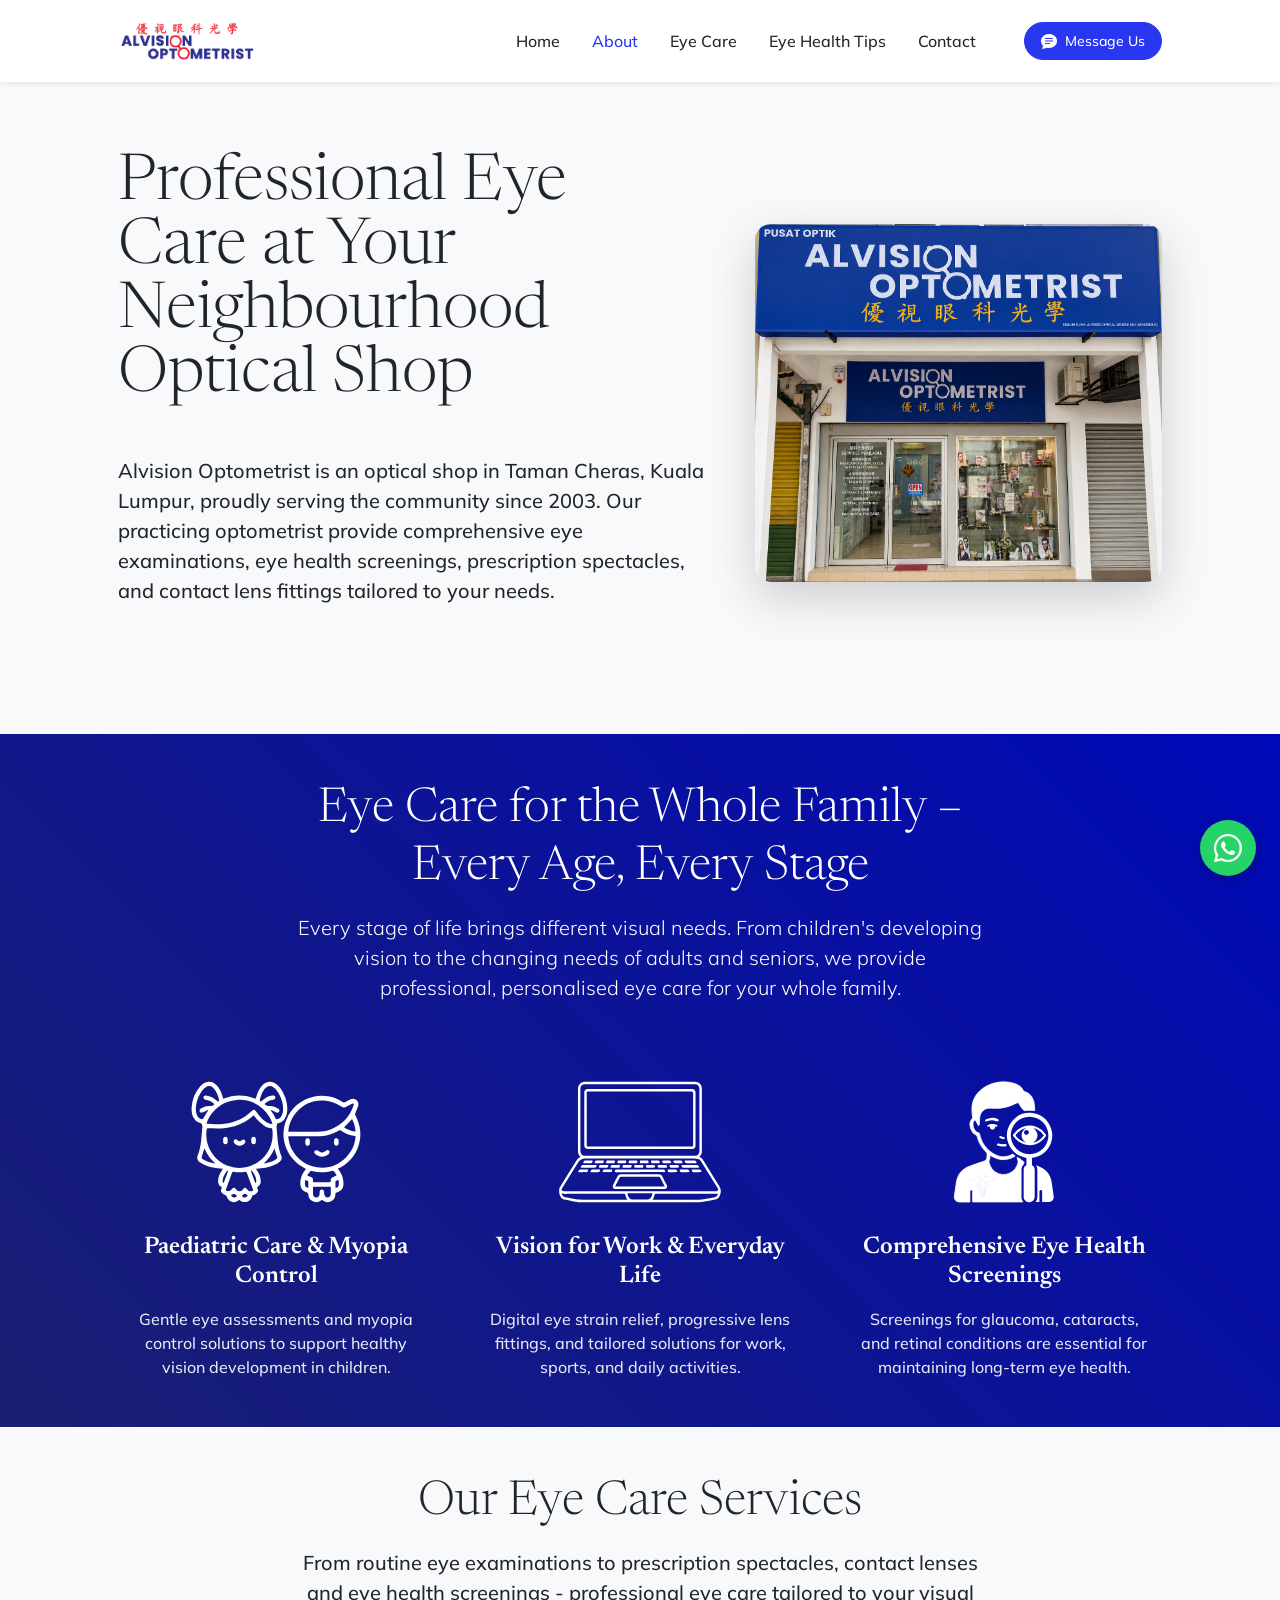
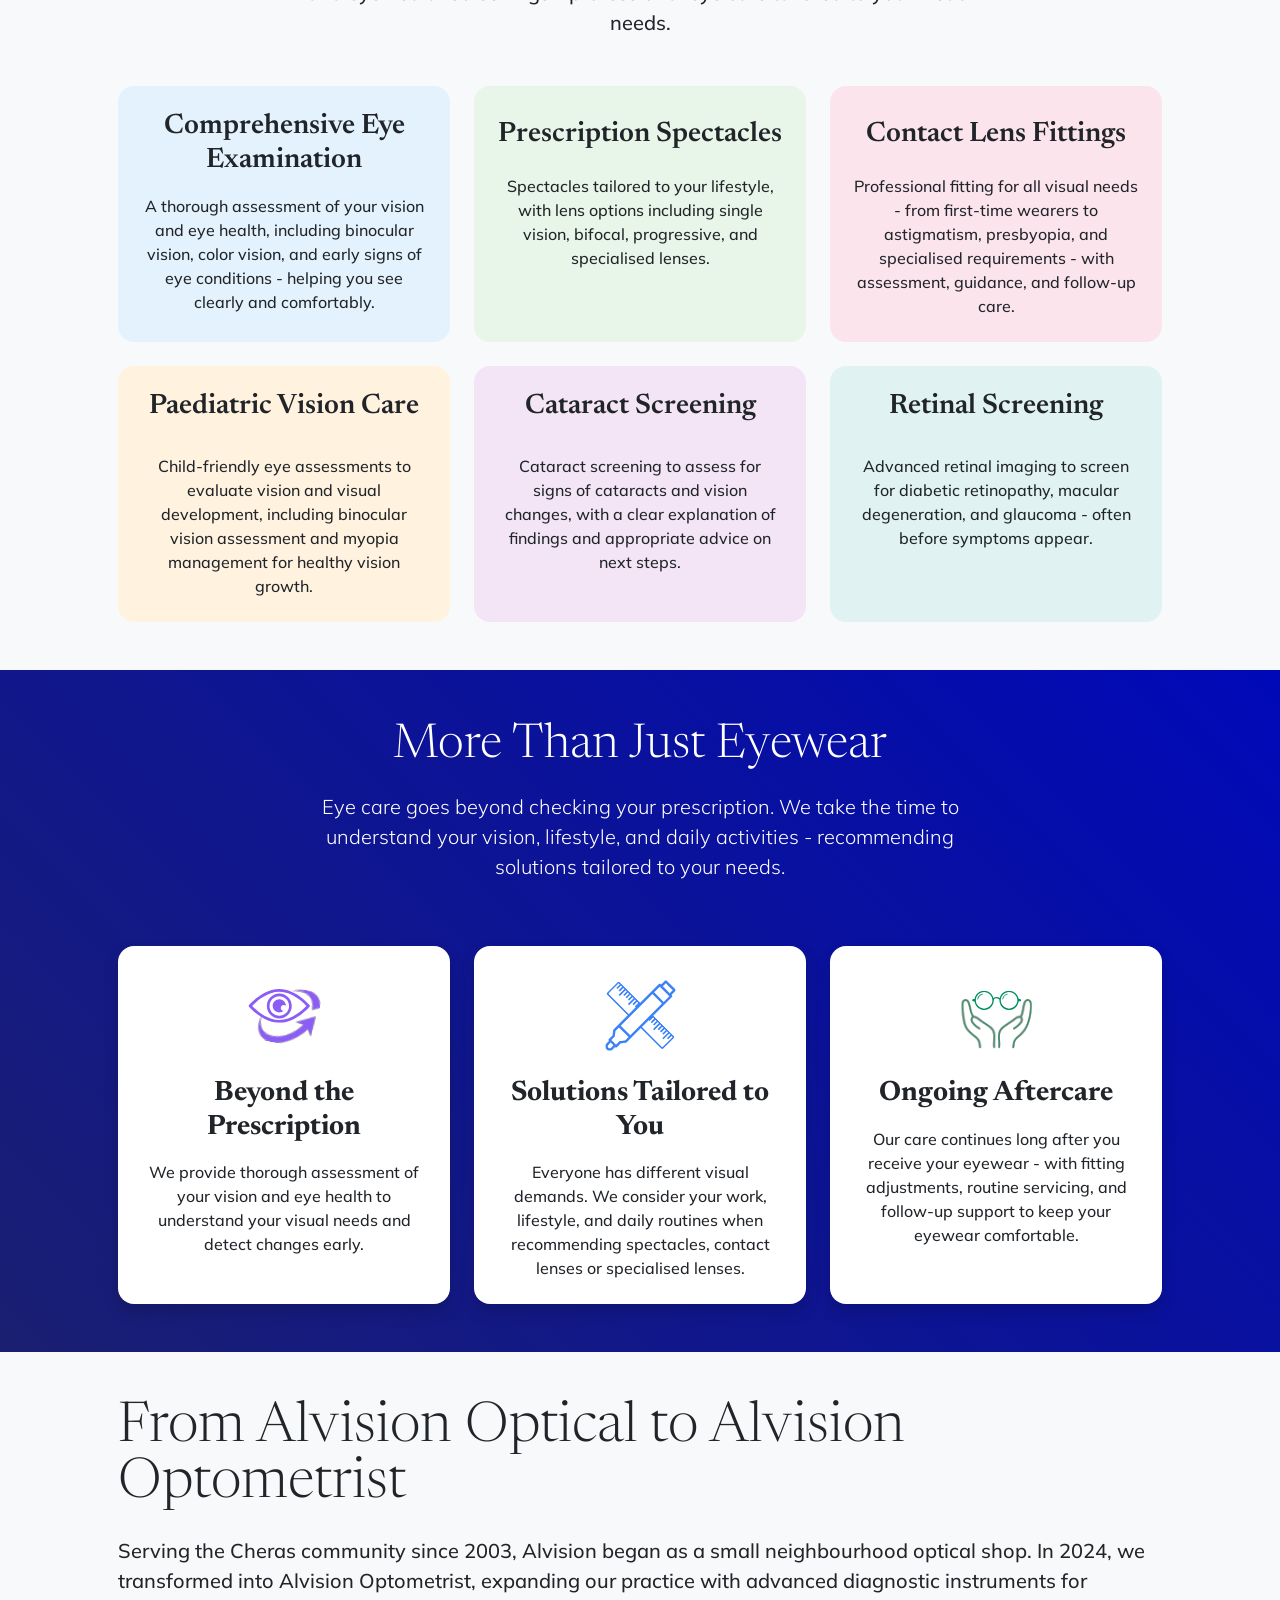
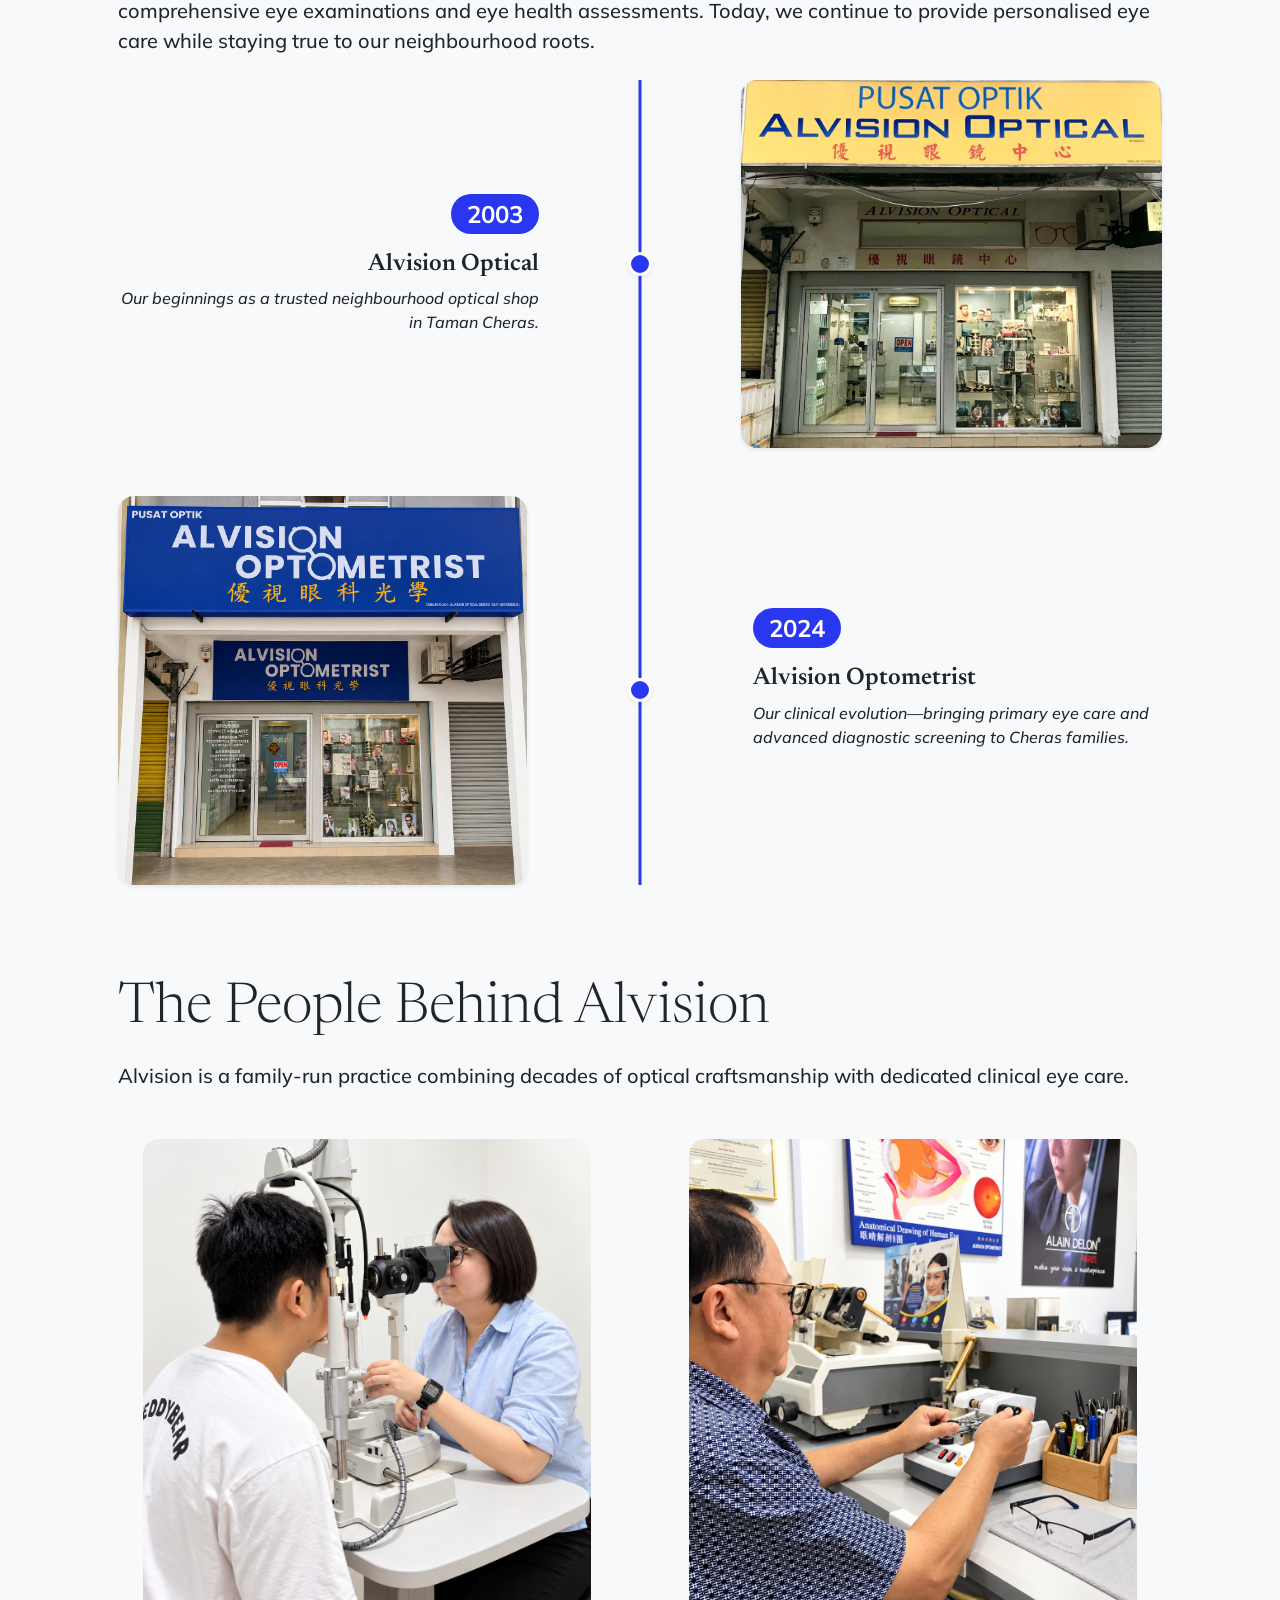
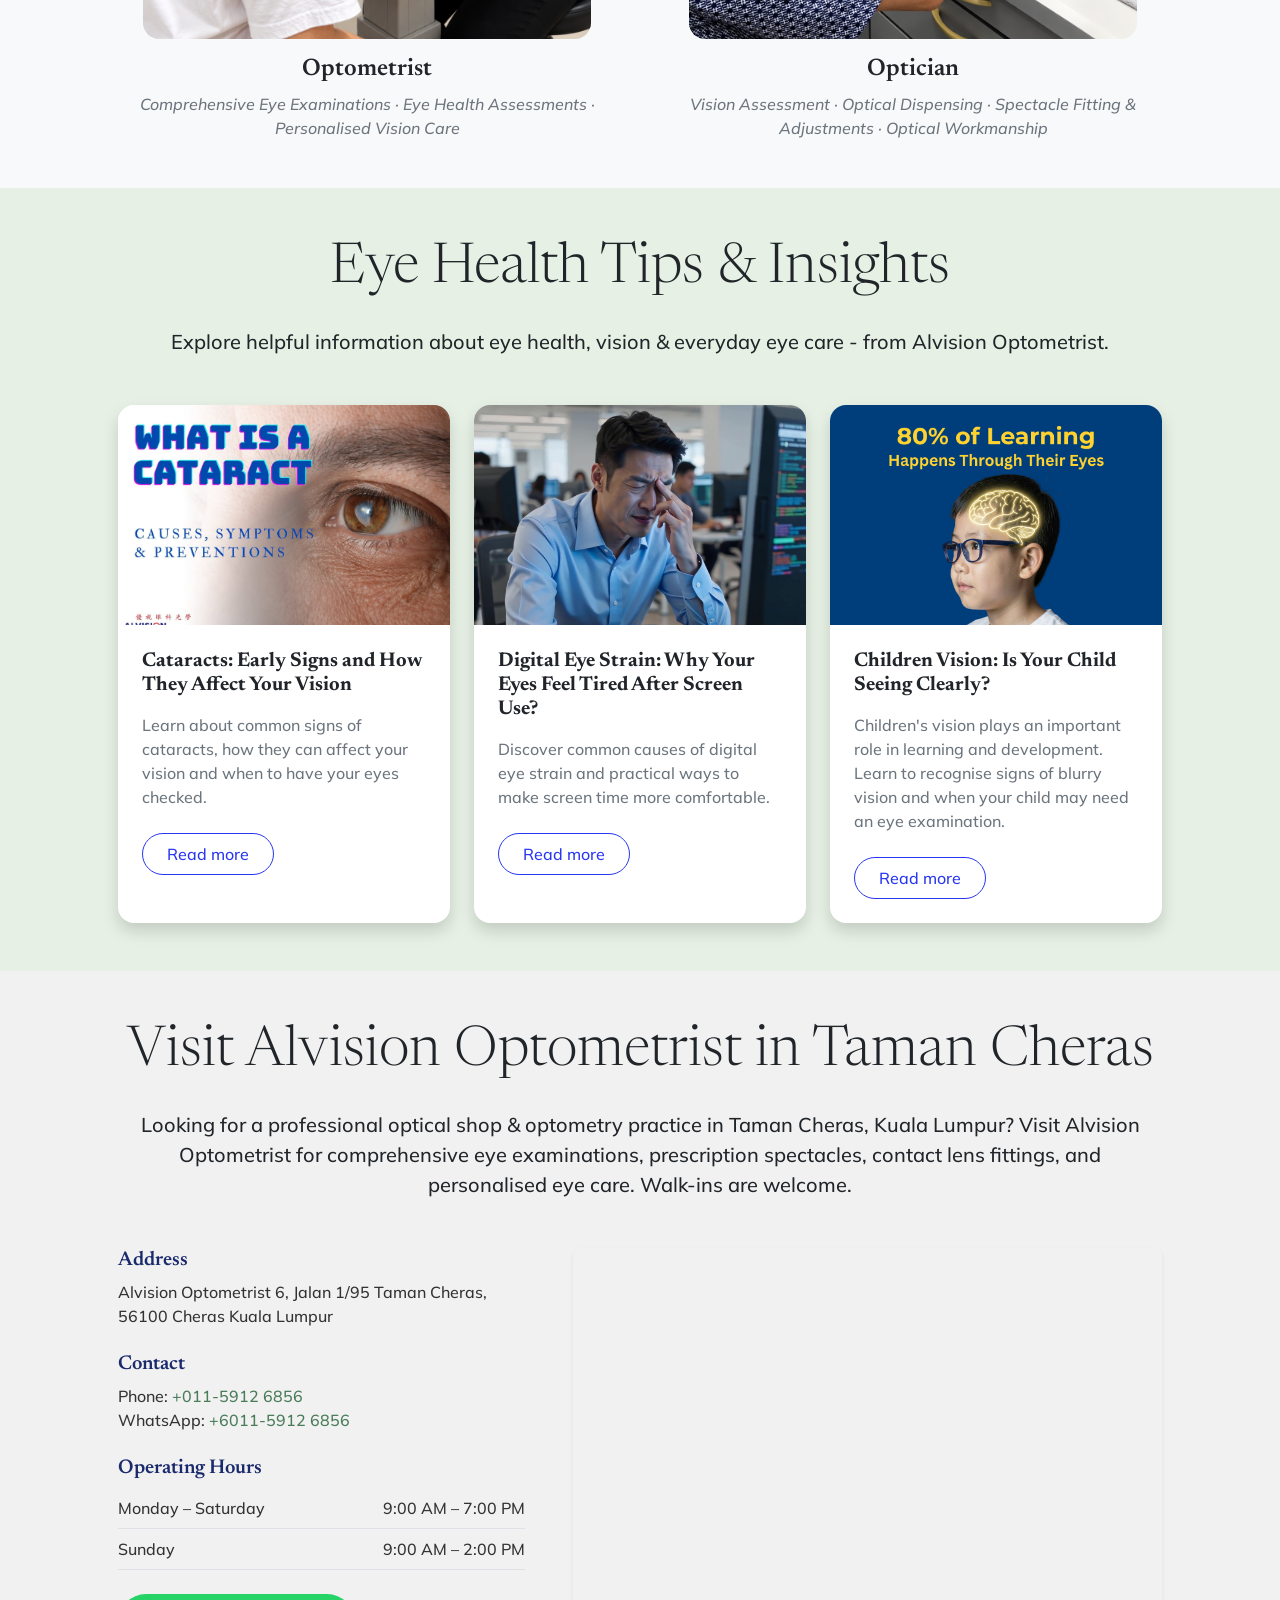
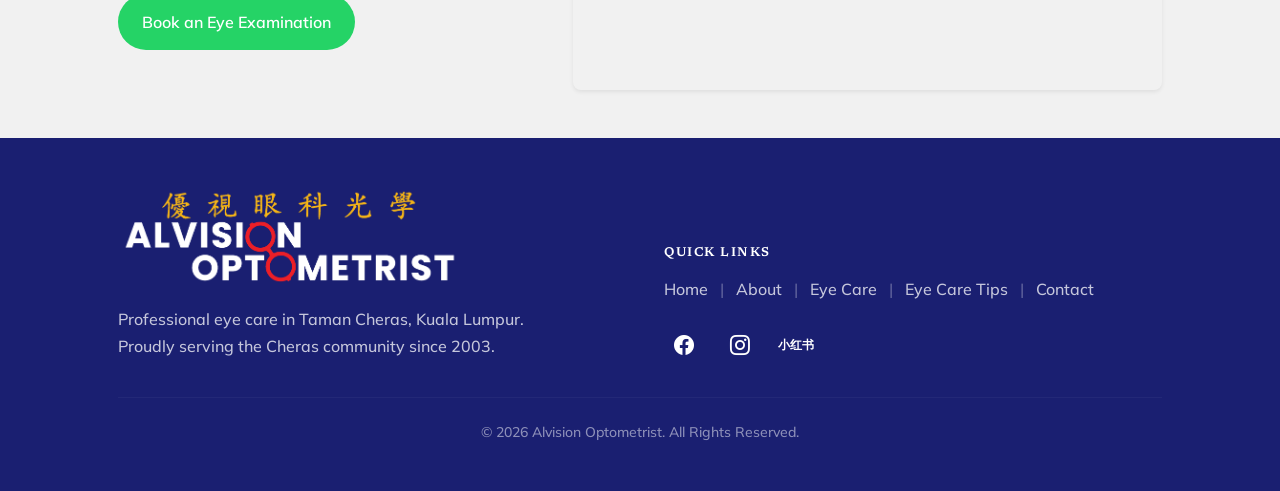
==== commit 28d37970: "Edit typography" ====
--- a/index.html
+++ b/index.html
@@ -27,6 +27,16 @@
         
         <!-- Core theme CSS (includes Bootstrap)-->
         <link href="css/styles.css" rel="stylesheet" />
+        
+        <!-- Google tag (gtag.js) -->
+        <script async src="https://www.googletagmanager.com/gtag/js?id=G-LG9G84NLJ4"></script>
+        <script>
+            window.dataLayer = window.dataLayer || [];
+            function gtag(){dataLayer.push(arguments);}
+            gtag('js', new Date());
+
+            gtag('config', 'G-LG9G84NLJ4');
+        </script>        
     </head>
     <body id="page-top">
 
@@ -159,7 +169,7 @@
                         <div class="card h-100 border-0 rounded-4" style="background-color: #E3F2FD;">
                             <div class="card-body text-center p-4">
                                 <h3 class="card-title mb-3 d-flex align-items-center justify-content-center text-center" style="min-height: 3rem;" data-i18n="services.1.title">Comprehensive Eye Examination</h3>
-                                <p class="card-text text-dark" data-i18n="services.1.desc">A thorough assessments of your vision and eye health, including binocular vision, color vision, and early signs of eye conditions - helping you see clearly and comfortably.</p>
+                                <p class="card-text text-dark" data-i18n="services.1.desc">A thorough assessment of your vision and eye health, including binocular vision, color vision, and early signs of eye conditions - helping you see clearly and comfortably.</p>
                             </div>
                         </div>
                     </div>
@@ -199,7 +209,7 @@
                         <div class="card h-100 border-0 rounded-4" style="background-color: #F3E5F5;">
                             <div class="card-body text-center p-4">
                                 <h3 class="card-title mb-3" style="min-height: 3rem;" data-i18n="services.5.title">Cataract Screening</h3>
-                                <p class="card-text text-dark" data-i18n="services.5.desc">Cataract screening to assess for signs of cataracts and vision changes, with a clear explanation of findings and appropriate advise on next steps.</p>
+                                <p class="card-text text-dark" data-i18n="services.5.desc">Cataract screening to assess for signs of cataracts and vision changes, with a clear explanation of findings and appropriate advice on next steps.</p>
                             </div>
                         </div>
                     </div>
@@ -235,7 +245,7 @@
                             <img src="assets/img/Icon Beyond Prescription.svg" alt="Beyond Prescription" style="height: 75px; width: auto;">
                         </div>
                         <h3 class="fw-bold mb-3" data-i18n="choose.1.title">Beyond the Prescription</h3>
-                        <p class="text-dark medium mb-0" data-i18n="choose.1.desc">We provide thorough assessments of your vision and eye health to understand your visual needs and detect changes early.</p>
+                        <p class="text-dark medium mb-0" data-i18n="choose.1.desc">We provide thorough assessment of your vision and eye health to understand your visual needs and detect changes early.</p>
                     </div>
                 </div>
             
@@ -321,7 +331,7 @@
                 <div class="row gx-5">
                     <div class="col-12">
                         <h3 class="display-4 lh-1 mb-4" data-i18n="basic.title">The People Behind Alvision</h3>
-                        <p class="lead fw-normal text-dark mb-0" data-i18n="basic.desc">Alvision is a family-run practice combining decades of optical craftmanship with dedicated clinical eye care.</p>
+                        <p class="lead fw-normal text-dark mb-0" data-i18n="basic.desc">Alvision is a family-run practice combining decades of optical craftsmanship with dedicated clinical eye care.</p>
                     </div>
                 </div>
 
